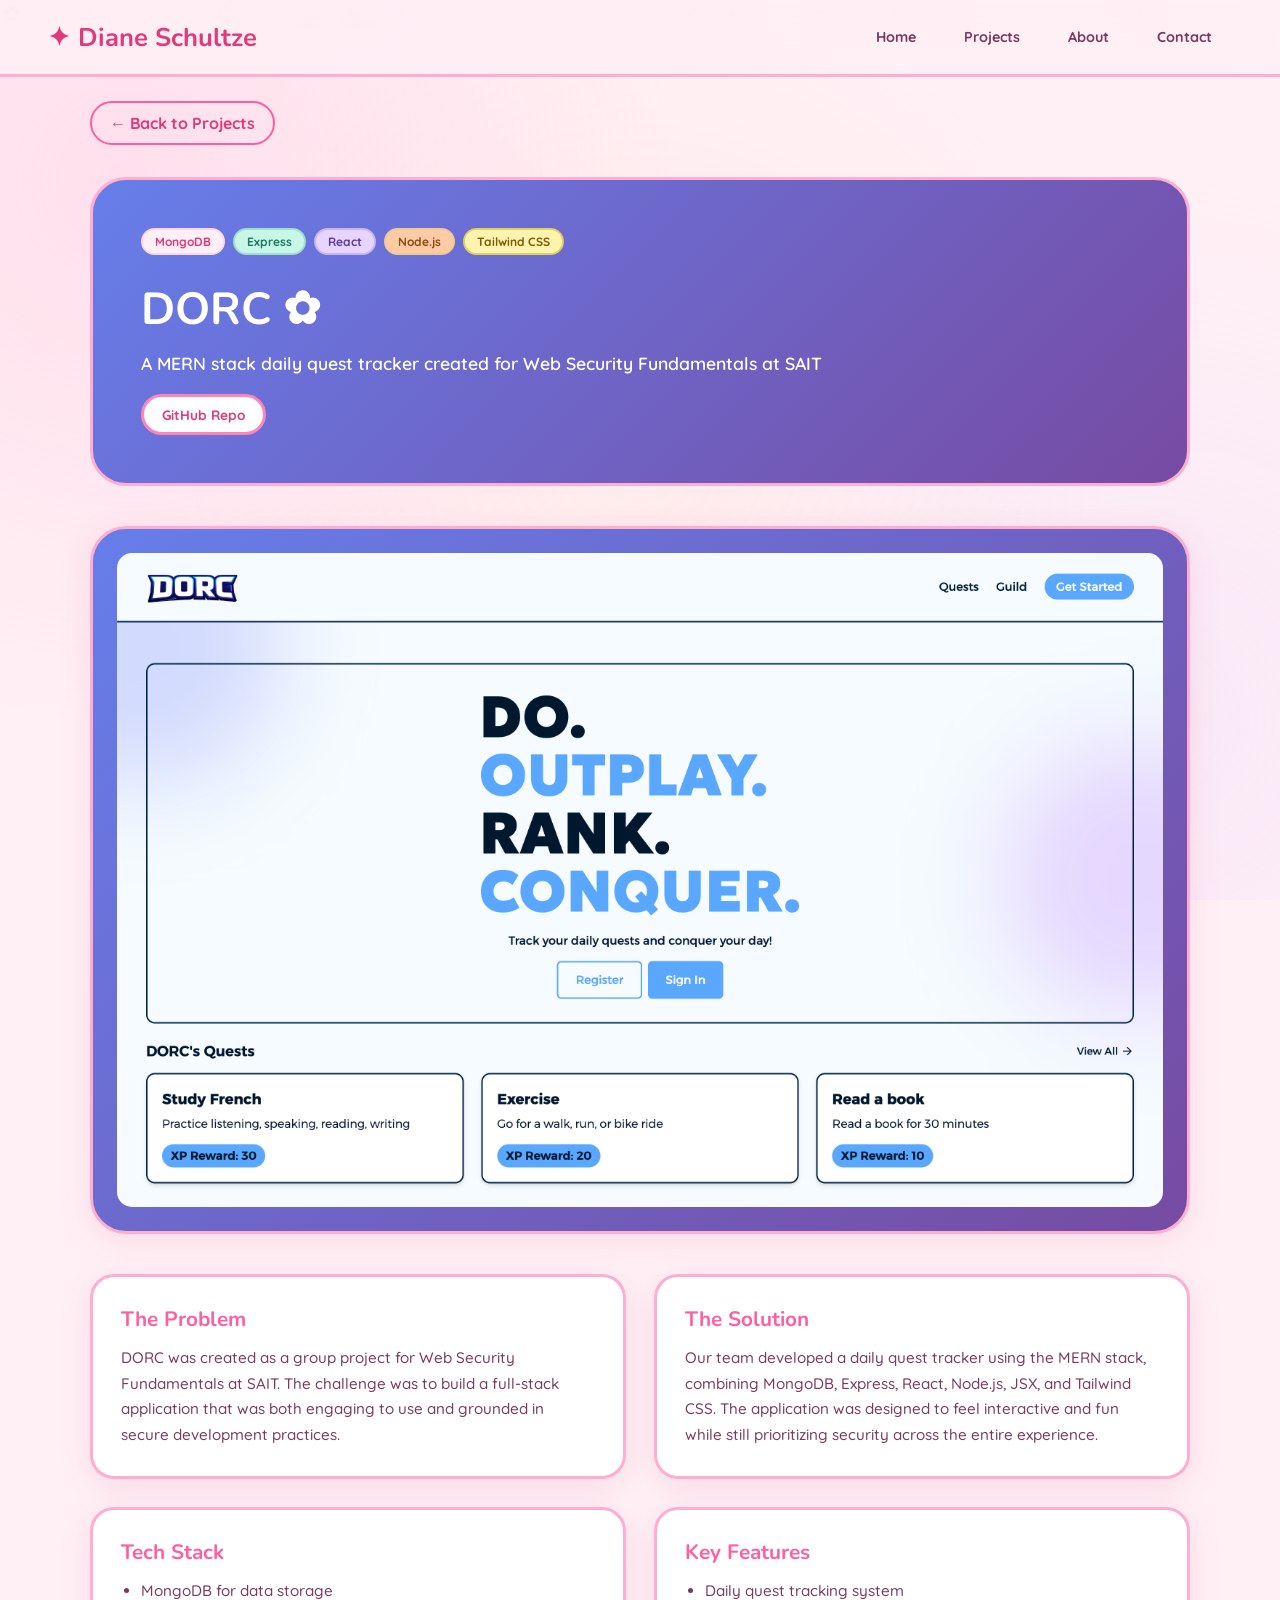
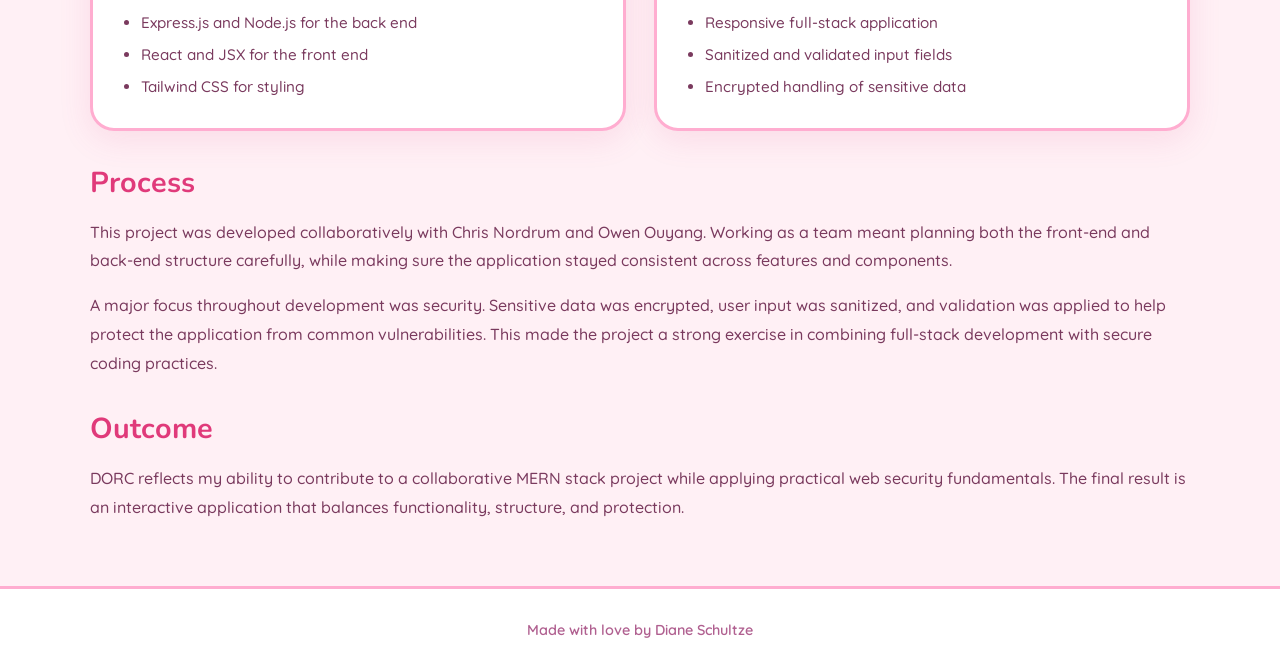
==== case-studies/dorc.html @ 239641b5 "Add files via upload" ====
<!DOCTYPE html>
<html lang="en">
<head>
  <meta charset="UTF-8">
  <meta name="viewport" content="width=device-width, initial-scale=1.0">
  <title>Diane Schultze | DORC</title>
  <link rel="stylesheet" href="../styles/main.css">
</head>
<body>
  <div class="floaties" id="floaties"></div>

  <nav>
    <a class="nav-logo" href="../index.html"><span>✦</span> Diane Schultze</a>
    <div class="nav-links">
      <a href="../index.html">Home</a>
      <a href="../projects.html">Projects</a>
      <a href="../about.html">About</a>
      <a href="../contact.html">Contact</a>
    </div>
  </nav>

  <div class="container">
    <a class="back-btn" href="../projects.html">← Back to Projects</a>
  </div>

  <section class="case-hero-wrap">
    <div class="container">
      <div class="case-hero grad-dorc fade-in">
        <div class="case-tags">
          <span class="tag">MongoDB</span>
          <span class="tag teal">Express</span>
          <span class="tag lav">React</span>
          <span class="tag peach">Node.js</span>
          <span class="tag yel">Tailwind CSS</span>
        </div>
        <h1 style="color: white;">DORC ✿</h1>
        <p style="color: white;" class="subtitle">A MERN stack daily quest tracker created for Web Security Fundamentals at SAIT</p>
        <div class="case-links">
          <a href="https://github.com/chrisnordrum/dorc-app" target="_blank" rel="noreferrer" class="btn btn-outline btn-sm">GitHub Repo</a>
        </div>
      </div>
    </div>
  </section>

  <section class="case-mockup">
    <div class="container">
      <div class="mockup-img grad-dorc">
        <img src="/assets/heroImg/dorc.png" alt="DORC Application Mockup Image" style="border-radius: 15px;">
      </div>
    </div>
  </section>

  <main class="case-content">
    <div class="container">
      <div class="case-grid stagger">
        <div class="case-box">
          <h3>The Problem</h3>
          <p>
            DORC was created as a group project for Web Security Fundamentals at SAIT. The challenge was to build a full-stack application that was both engaging to use and grounded in secure development practices.
          </p>
        </div>

        <div class="case-box">
          <h3>The Solution</h3>
          <p>
            Our team developed a daily quest tracker using the MERN stack, combining MongoDB, Express, React, Node.js, JSX, and Tailwind CSS. The application was designed to feel interactive and fun while still prioritizing security across the entire experience.
          </p>
        </div>

        <div class="case-box">
          <h3>Tech Stack</h3>
          <ul>
            <li>MongoDB for data storage</li>
            <li>Express.js and Node.js for the back end</li>
            <li>React and JSX for the front end</li>
            <li>Tailwind CSS for styling</li>
          </ul>
        </div>

        <div class="case-box">
          <h3>Key Features</h3>
          <ul>
            <li>Daily quest tracking system</li>
            <li>Responsive full-stack application</li>
            <li>Sanitized and validated input fields</li>
            <li>Encrypted handling of sensitive data</li>
          </ul>
        </div>
      </div>

      <h2 class="case-section-title">Process</h2>
      <p class="case-text">
        This project was developed collaboratively with Chris Nordrum and Owen Ouyang. Working as a team meant planning both the front-end and back-end structure carefully, while making sure the application stayed consistent across features and components.
      </p>
      <p class="case-text">
        A major focus throughout development was security. Sensitive data was encrypted, user input was sanitized, and validation was applied to help protect the application from common vulnerabilities. This made the project a strong exercise in combining full-stack development with secure coding practices.
      </p>

      <h2 class="case-section-title">Outcome</h2>
      <p class="case-text">
        DORC reflects my ability to contribute to a collaborative MERN stack project while applying practical web security fundamentals. The final result is an interactive application that balances functionality, structure, and protection.
      </p>
    </div>
  </main>

  <footer>
    <p>Made with love by Diane Schultze</p>
  </footer>

  <script src="../scripts/main.js"></script>
</body>
</html>
---- styles/main.css ----
@import url('https://fonts.googleapis.com/css2?family=Nunito:ital,wght@0,200..1000;1,200..1000&family=Quicksand:wght@300..700&display=swap');

:root {
  --pink-100: #fff0f5;
  --pink-200: #ffd6e8;
  --pink-300: #ffadd0;
  --pink-400: #ff85b8;
  --pink-500: #ff5fa0;
  --pink-600: #e03a7a;
  --peach: #ffcba4;
  --lavender: #e8d5ff;
  --mint: #c8f7e8;
  --yellow: #fff3b0;
  --white: #fffafc;
  --text-dark: #3d1a2e;
  --text-mid: #7a3a5e;
  --text-light: #b06090;
  --card-shadow: 0 8px 32px rgba(220, 80, 140, 0.13);
  --border-cute: 3px solid var(--pink-300);
  --radius: 24px;
  --radius-lg: 36px;
  --pad: 48px;
  --container-width: 1100px;
}

* {
  box-sizing: border-box;
  margin: 0;
  padding: 0;
}

html {
  scroll-behavior: smooth;
}

body {
  font-family: 'Quicksand', sans-serif;
  background: var(--pink-100);
  color: var(--text-dark);
  min-height: 100vh;
  overflow-x: hidden;
  position: relative;
}

body::before {
  content: '';
  position: fixed;
  inset: 0;
  background:
    radial-gradient(circle at 10% 20%, rgba(255, 173, 208, 0.25) 0%, transparent 40%),
    radial-gradient(circle at 90% 80%, rgba(232, 213, 255, 0.25) 0%, transparent 40%),
    radial-gradient(circle at 50% 50%, rgba(255, 203, 164, 0.12) 0%, transparent 60%);
  pointer-events: none;
  z-index: 0;
}

img {
  max-width: 100%;
  display: block;
}

a {
  color: inherit;
}

.container {
  width: min(100%, calc(var(--container-width) + (var(--pad) * 2)));
  margin: 0 auto;
  padding-inline: var(--pad);
  position: relative;
  z-index: 1;
}

.floaties {
  position: fixed;
  inset: 0;
  pointer-events: none;
  z-index: 0;
  overflow: hidden;
}

.floaty {
  position: absolute;
  font-size: 1.5rem;
  opacity: 0.18;
  animation: floatUp linear infinite;
}

@keyframes floatUp {
  0% {
    transform: translateY(110vh) rotate(0deg);
    opacity: 0;
  }
  10% {
    opacity: 0.18;
  }
  90% {
    opacity: 0.18;
  }
  100% {
    transform: translateY(-10vh) rotate(360deg);
    opacity: 0;
  }
}

nav {
  position: sticky;
  top: 0;
  z-index: 100;
  background: rgba(255, 240, 245, 0.88);
  backdrop-filter: blur(16px);
  border-bottom: 3px solid var(--pink-300);
  padding: 18px var(--pad);
  display: flex;
  align-items: center;
  justify-content: space-between;
  gap: 16px;
  flex-wrap: wrap;
}

.nav-logo {
  font-family: 'nunito', cursive;
  font-weight: 700;
  font-size: 1.6rem;
  color: var(--pink-600);
  text-decoration: none;
  display: flex;
  align-items: center;
  gap: 8px;
}

.nav-logo span {
  animation: wiggle 2s ease-in-out infinite;
  display: inline-block;
}

@keyframes wiggle {
  0%, 100% {
    transform: rotate(-8deg);
  }
  50% {
    transform: rotate(8deg);
  }
}

.nav-links {
  display: flex;
  gap: 8px;
  flex-wrap: wrap;
}

.nav-links a {
  font-weight: 700;
  font-size: 0.9rem;
  text-decoration: none;
  padding: 8px 18px;
  border-radius: 999px;
  color: var(--text-mid);
  border: 2px solid transparent;
  transition: all 0.2s;
}

.nav-links a:hover,
.nav-links a.active {
  background: var(--pink-400);
  color: white;
  border-color: var(--pink-500);
  transform: translateY(-2px);
}

.hero {
  padding: calc(var(--pad) * 1.5) var(--pad);
  display: grid;
  grid-template-columns: 1fr 1fr;
  gap: 48px;
  align-items: center;
  max-width: 1100px;
  margin: 0 auto;
  position: relative;
  z-index: 1;
}

.hero-text h1 {
  font-family: 'nunito', sans-serif;
  font-size: clamp(2.2rem, 5vw, 3.8rem);
  color: var(--pink-600);
  line-height: 1.15;
  margin-bottom: 16px;
}

.hero-text h1 em {
  color: var(--text-dark);
  font-style: normal;
}

.hero-text p {
  font-size: 1.15rem;
  color: var(--text-mid);
  line-height: 1.7;
  margin-bottom: 28px;
  font-weight: 500;
}

.hero-btns {
  display: flex;
  gap: 14px;
  flex-wrap: wrap;
}

.btn {
  display: inline-flex;
  align-items: center;
  gap: 8px;
  padding: 14px 28px;
  border-radius: 999px;
  font-family: 'Quicksand', sans-serif;
  font-weight: 700;
  font-size: 1rem;
  text-decoration: none;
  border: 3px solid;
  cursor: pointer;
  transition: all 0.2s;
  white-space: nowrap;
}

.btn-primary {
  background: var(--pink-500);
  color: white;
  border-color: var(--pink-600);
}

.btn-primary:hover {
  background: var(--pink-600);
  transform: translateY(-3px);
  box-shadow: 0 8px 20px rgba(220, 80, 140, 0.3);
}

.btn-outline {
  background: white;
  color: var(--pink-600);
  border-color: var(--pink-400);
}

.btn-outline:hover {
  background: var(--pink-200);
  transform: translateY(-3px);
}

.btn-sm {
  padding: 9px 18px;
  font-size: 0.85rem;
}

.hero-image {
  display: flex;
  justify-content: center;
  align-items: center;
  position: relative;
}

.avatar-frame {
  width: 300px;
  height: 300px;
  border-radius: 50%;
  background: linear-gradient(135deg, var(--pink-300), var(--lavender));
  border: 6px solid white;
  box-shadow: 0 0 0 6px var(--pink-300), var(--card-shadow);
  display: flex;
  align-items: center;
  justify-content: center;
  font-size: 7rem;
  position: relative;
  overflow: hidden;
}

.avatar-frame::after {
  content: '';
  position: absolute;
  inset: 0;
  background: linear-gradient(135deg, rgba(255, 255, 255, 0.3) 0%, transparent 60%);
}

.hero-deco {
  position: absolute;
  font-size: 2rem;
  animation: orbit 6s linear infinite;
}

.hero-deco:nth-child(2) {
  animation-delay: -2s;
}

.hero-deco:nth-child(3) {
  animation-delay: -4s;
}

@keyframes orbit {
  0% {
    transform: rotate(0deg) translateX(160px) rotate(0deg);
  }
  100% {
    transform: rotate(360deg) translateX(160px) rotate(-360deg);
  }
}

.stats-strip {
  background: white;
  border-top: var(--border-cute);
  border-bottom: var(--border-cute);
  padding: 24px var(--pad);
  display: flex;
  justify-content: center;
  gap: 48px;
  flex-wrap: wrap;
  position: relative;
  z-index: 1;
}

.section {
  padding: var(--pad);
  max-width: 1100px;
  margin: 0 auto;
  position: relative;
  z-index: 1;
}

.section-header {
  text-align: center;
  margin-bottom: 40px;
}

.section-header h2 {
  font-family: 'nunito', sans-serif;
  font-size: clamp(1.8rem, 4vw, 2.6rem);
  color: var(--pink-600);
  margin-bottom: 10px;
}

.section-header p {
  color: var(--text-mid);
  font-size: 1.05rem;
  font-weight: 500;
}

.kawaii-divider {
  text-align: center;
  font-size: 1.5rem;
  padding: 8px 0;
  opacity: 0.5;
  letter-spacing: 12px;
}

.projects-grid {
  display: grid;
  grid-template-columns: repeat(auto-fill, minmax(300px, 1fr));
  gap: 28px;
}

.project-card {
  background: white;
  border-radius: var(--radius-lg);
  border: var(--border-cute);
  overflow: hidden;
  box-shadow: var(--card-shadow);
  transition: transform 0.25s, box-shadow 0.25s;
  display: flex;
  flex-direction: column;
  text-decoration: none;
}

.project-card:hover {
  transform: translateY(-8px);
  box-shadow: 0 16px 48px rgba(220, 80, 140, 0.22);
}

.card-img {
  width: 100%;
  aspect-ratio: 16 / 9;
  position: relative;
  overflow: hidden;
  display: flex;
  align-items: center;
  justify-content: center;
  font-size: 3.5rem;
}

.card-img-placeholder {
  width: 100%;
  height: 100%;
  display: flex;
  align-items: center;
  justify-content: center;
  flex-direction: column;
  gap: 8px;
}

.card-img-label {
  font-size: 0.7rem;
  font-weight: 700;
  text-transform: uppercase;
  letter-spacing: 1px;
  opacity: 0.7;
}

.card-body {
  padding: 24px;
  flex: 1;
  display: flex;
  flex-direction: column;
  gap: 10px;
}

.card-tags {
  display: flex;
  gap: 6px;
  flex-wrap: wrap;
}

.tag {
  padding: 4px 12px;
  border-radius: 999px;
  font-size: 0.75rem;
  font-weight: 700;
  background: var(--pink-100);
  color: var(--pink-600);
  border: 2px solid var(--pink-200);
}

.tag.teal {
  background: var(--mint);
  color: #1a7a5e;
  border-color: #a0dfc8;
}

.tag.lav {
  background: var(--lavender);
  color: #5a3a9a;
  border-color: #cbb4f0;
}

.tag.peach {
  background: var(--peach);
  color: #8a4a10;
  border-color: #f0c890;
}

.tag.yel {
  background: var(--yellow);
  color: #7a6000;
  border-color: #e0d060;
}

.card-title {
  font-size: 1.2rem;
  font-weight: 800;
  color: var(--text-dark);
}

.card-subtitle {
  font-size: 0.9rem;
  color: var(--text-light);
  font-weight: 700;
}

.card-desc {
  font-size: 0.9rem;
  color: var(--text-mid);
  line-height: 1.6;
  font-weight: 500;
  flex: 1;
}

.card-footer {
  display: flex;
  gap: 8px;
  padding: 0 24px 20px;
  flex-wrap: wrap;
}

.about-grid {
  display: grid;
  grid-template-columns: 1fr 1.6fr;
  gap: 48px;
  align-items: start;
}

.about-avatar {
  width: 100%;
  aspect-ratio: 1;
  max-width: 340px;
  margin: 0 auto;
  border-radius: var(--radius-lg);
  background: linear-gradient(135deg, var(--pink-200), var(--lavender));
  border: var(--border-cute);
  box-shadow: var(--card-shadow);
  display: flex;
  align-items: center;
  justify-content: center;
  font-size: 6rem;
  flex-direction: column;
  gap: 12px;
}

.about-avatar span {
  font-family: 'Quicksand', sans-serif;
  font-size: 0.9rem;
  font-weight: 700;
  color: var(--text-mid);
}

.about-content h2 {
  font-family: 'Nunito', sans-serif;
  font-size: 2.2rem;
  color: var(--pink-600);
  margin-bottom: 16px;
}

.about-content p {
  color: var(--text-mid);
  line-height: 1.75;
  font-size: 1rem;
  font-weight: 500;
  margin-bottom: 16px;
}

.skills-grid {
  display: grid;
  grid-template-columns: 1fr 1fr;
  gap: 12px;
  margin-top: 24px;
}

.skill-pill {
  background: white;
  border: var(--border-cute);
  border-radius: var(--radius);
  padding: 12px 18px;
  font-weight: 700;
  font-size: 0.9rem;
  color: var(--text-mid);
  display: flex;
  align-items: center;
  gap: 8px;
  box-shadow: var(--card-shadow);
}

.contact-grid {
  display: grid;
  grid-template-columns: 1fr 1fr;
  gap: 40px;
  align-items: start;
}

.contact-card {
  background: white;
  border-radius: var(--radius-lg);
  border: var(--border-cute);
  padding: var(--pad);
  box-shadow: var(--card-shadow);
}

.contact-card h3 {
  font-family: 'Nunito', sans-serif;
  font-size: 1.6rem;
  color: var(--pink-600);
  margin-bottom: 20px;
}

.contact-links {
  display: flex;
  flex-direction: column;
  gap: 12px;
}

.contact-link {
  display: flex;
  align-items: center;
  gap: 14px;
  padding: 16px 20px;
  border-radius: var(--radius);
  background: var(--pink-100);
  border: 2px solid var(--pink-200);
  text-decoration: none;
  color: var(--text-mid);
  font-weight: 700;
  transition: all 0.2s;
}

.contact-link:hover {
  background: var(--pink-200);
  transform: translateX(6px);
}

.contact-icon {
  font-size: 1.5rem;
}

.contact-form {
  display: flex;
  flex-direction: column;
  gap: 16px;
}

.form-group {
  display: flex;
  flex-direction: column;
  gap: 6px;
}

.form-group label {
  font-weight: 700;
  font-size: 0.9rem;
  color: var(--text-mid);
}

.form-group input,
.form-group textarea {
  padding: 14px 18px;
  border-radius: var(--radius);
  border: 3px solid var(--pink-200);
  font-family: 'Quicksand', sans-serif;
  font-size: 0.95rem;
  background: var(--pink-100);
  color: var(--text-dark);
  outline: none;
  transition: border-color 0.2s;
  resize: vertical;
}

.form-group input:focus,
.form-group textarea:focus {
  border-color: var(--pink-400);
}

.form-group textarea {
  min-height: 120px;
}

.case-hero-wrap {
  margin-bottom: 40px;
  position: relative;
  z-index: 1;
}

.case-hero {
  padding: var(--pad);
  border-radius: var(--radius-lg);
  border: var(--border-cute);
  position: relative;
  overflow: hidden;
}

.case-hero h1 {
  font-family: 'Nunito', cursive;
  font-size: clamp(1.8rem, 4vw, 2.8rem);
  color: var(--pink-600);
  margin-bottom: 12px;
}

.case-hero .subtitle {
  font-size: 1.1rem;
  color: var(--text-mid);
  font-weight: 600;
  margin-bottom: 20px;
}

.case-tags {
  display: flex;
  gap: 8px;
  flex-wrap: wrap;
  margin-bottom: 24px;
}

.case-links {
  display: flex;
  gap: 12px;
  flex-wrap: wrap;
}

.case-mockup {
  margin-bottom: 40px;
  position: relative;
  z-index: 1;
}

.mockup-img {
  width: 100%;
  aspect-ratio: 16 / 7;
  border-radius: var(--radius-lg);
  border: var(--border-cute);
  display: flex;
  align-items: center;
  justify-content: center;
  font-size: 5rem;
  flex-direction: column;
  gap: 16px;
  box-shadow: var(--card-shadow);
  text-align: center;
  padding: 24px;
}

.mockup-label {
  font-family: 'Quicksand', sans-serif;
  font-size: 1.1rem;
  font-weight: 700;
  opacity: 0.65;
}

.case-content {
  padding-bottom: var(--pad);
  position: relative;
  z-index: 1;
}

.case-grid {
  display: grid;
  grid-template-columns: 1fr 1fr;
  gap: 28px;
  margin-bottom: 32px;
}

.case-box {
  background: white;
  border-radius: var(--radius);
  border: var(--border-cute);
  padding: 28px;
  box-shadow: var(--card-shadow);
}

.case-box h3 {
  font-family: 'Nunito', cursive;
  font-size: 1.3rem;
  color: var(--pink-500);
  margin-bottom: 12px;
}

.case-box p,
.case-box li {
  color: var(--text-mid);
  line-height: 1.7;
  font-weight: 500;
  font-size: 0.95rem;
}

.case-box ul {
  padding-left: 20px;
  display: flex;
  flex-direction: column;
  gap: 6px;
}

.case-section-title {
  font-family: 'Nunito', cursive;
  font-size: 1.8rem;
  color: var(--pink-600);
  margin: 32px 0 16px;
}

.case-text {
  color: var(--text-mid);
  line-height: 1.8;
  font-weight: 500;
  margin-bottom: 16px;
}

.back-btn-wrap {
  position: relative;
  z-index: 1;
}

.back-btn {
  display: inline-flex;
  align-items: center;
  gap: 8px;
  margin: 24px 0 32px;
  color: var(--pink-600);
  font-weight: 700;
  text-decoration: none;
  padding: 10px 18px;
  border-radius: var(--radius);
  border: 2px solid var(--pink-500);
}

.back-btn:hover {
  color: var(--pink-500);
}

footer {
  background: white;
  border-top: var(--border-cute);
  padding: 32px var(--pad);
  text-align: center;
  color: var(--text-light);
  font-weight: 600;
  font-size: 0.9rem;
  position: relative;
  z-index: 1;
}

.footer-heart {
  color: var(--pink-500);
  animation: heartbeat 1.2s ease-in-out infinite;
  display: inline-block;
}

@keyframes heartbeat {
  0%, 100% {
    transform: scale(1);
  }
  50% {
    transform: scale(1.3);
  }
}

.fade-in {
  animation: fadeIn 0.5s ease both;
}

@keyframes fadeIn {
  from {
    opacity: 0;
    transform: translateY(16px);
  }
  to {
    opacity: 1;
    transform: translateY(0);
  }
}

.grad-shangri {
  background: linear-gradient(135deg, #a8edea, #fed6e3);
}

.grad-wildrose {
  background: linear-gradient(135deg, #ffd1dc, #ffb347);
}

.grad-dorc {
  background: linear-gradient(135deg, #667eea, #764ba2);
}

.grad-livescape {
  background: linear-gradient(135deg, #43e97b, #38f9d7);
}

.grad-granted {
  background: linear-gradient(135deg, #f7971e, #ffd200);
}

.grad-pokedex {
  background: linear-gradient(135deg, #ff6b6b, #ffd93d);
}

.code-inline {
  background: var(--pink-100);
  padding: 2px 6px;
  border-radius: 6px;
  font-size: 0.9rem;
}

@media (max-width: 768px) {
  .hero,
  .about-grid,
  .contact-grid,
  .case-grid {
    grid-template-columns: 1fr;
  }

  .hero {
    text-align: center;
  }

  .hero-btns {
    justify-content: center;
  }
}

@media (max-width: 600px) {
  :root {
    --pad: 24px;
  }

  .nav-links a {
    padding: 6px 12px;
    font-size: 0.8rem;
  }

  .stats-strip {
    gap: 24px;
  }

  .skills-grid {
    grid-template-columns: 1fr;
  }
}
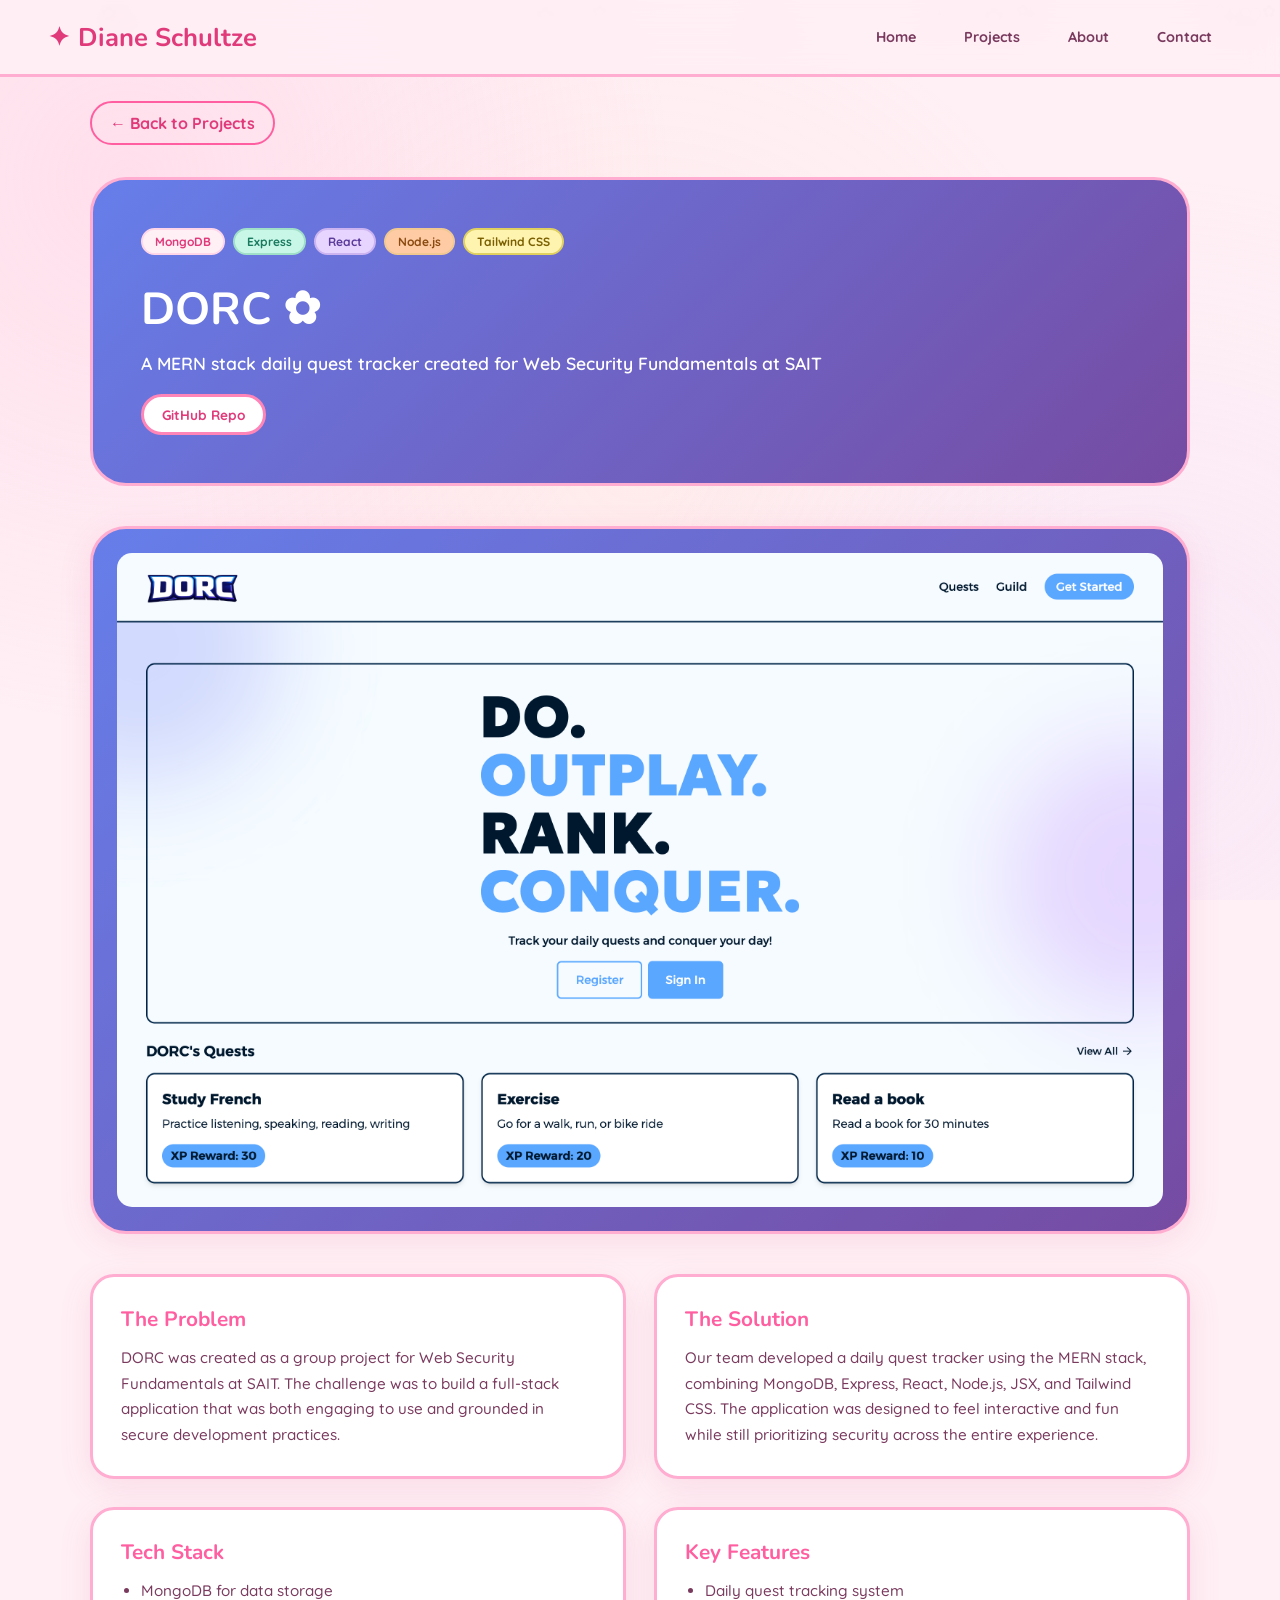
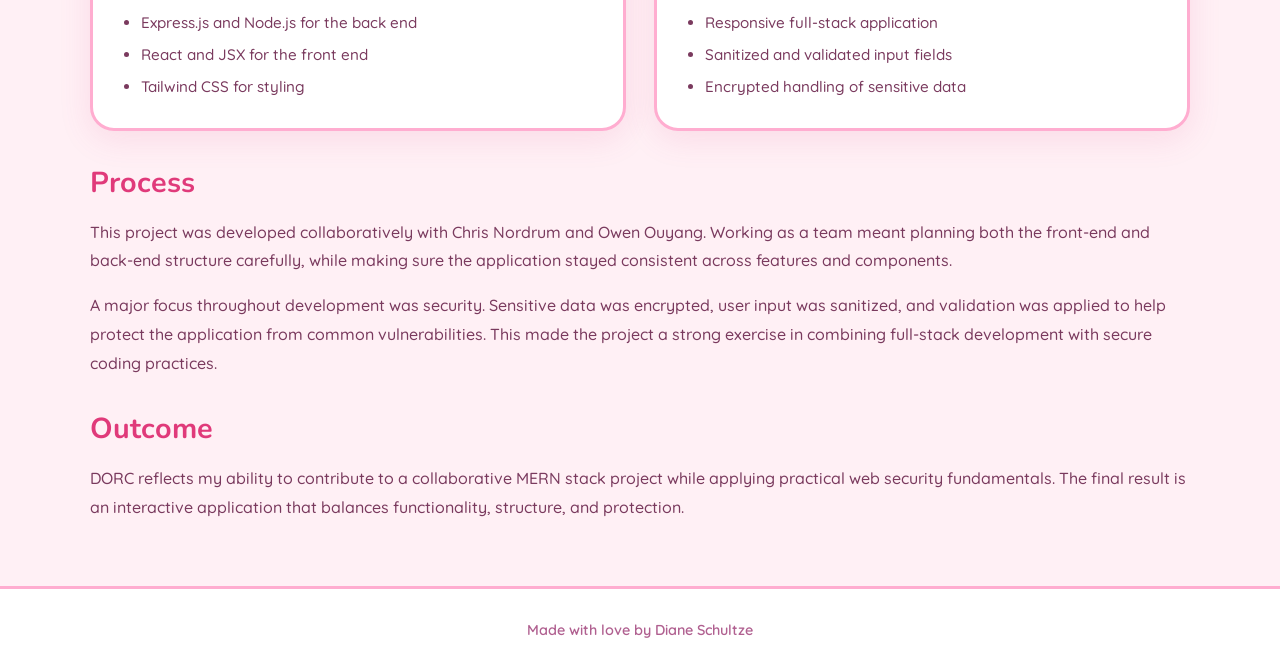
==== commit ee16b6ba: "fix routing" ====
--- a/case-studies/dorc.html
+++ b/case-studies/dorc.html
@@ -45,7 +45,7 @@
   <section class="case-mockup">
     <div class="container">
       <div class="mockup-img grad-dorc">
-        <img src="/assets/heroImg/dorc.png" alt="DORC Application Mockup Image" style="border-radius: 15px;">
+        <img src="../assets/heroImg/dorc.png" alt="DORC Application Mockup Image" style="border-radius: 15px;">
       </div>
     </div>
   </section>
